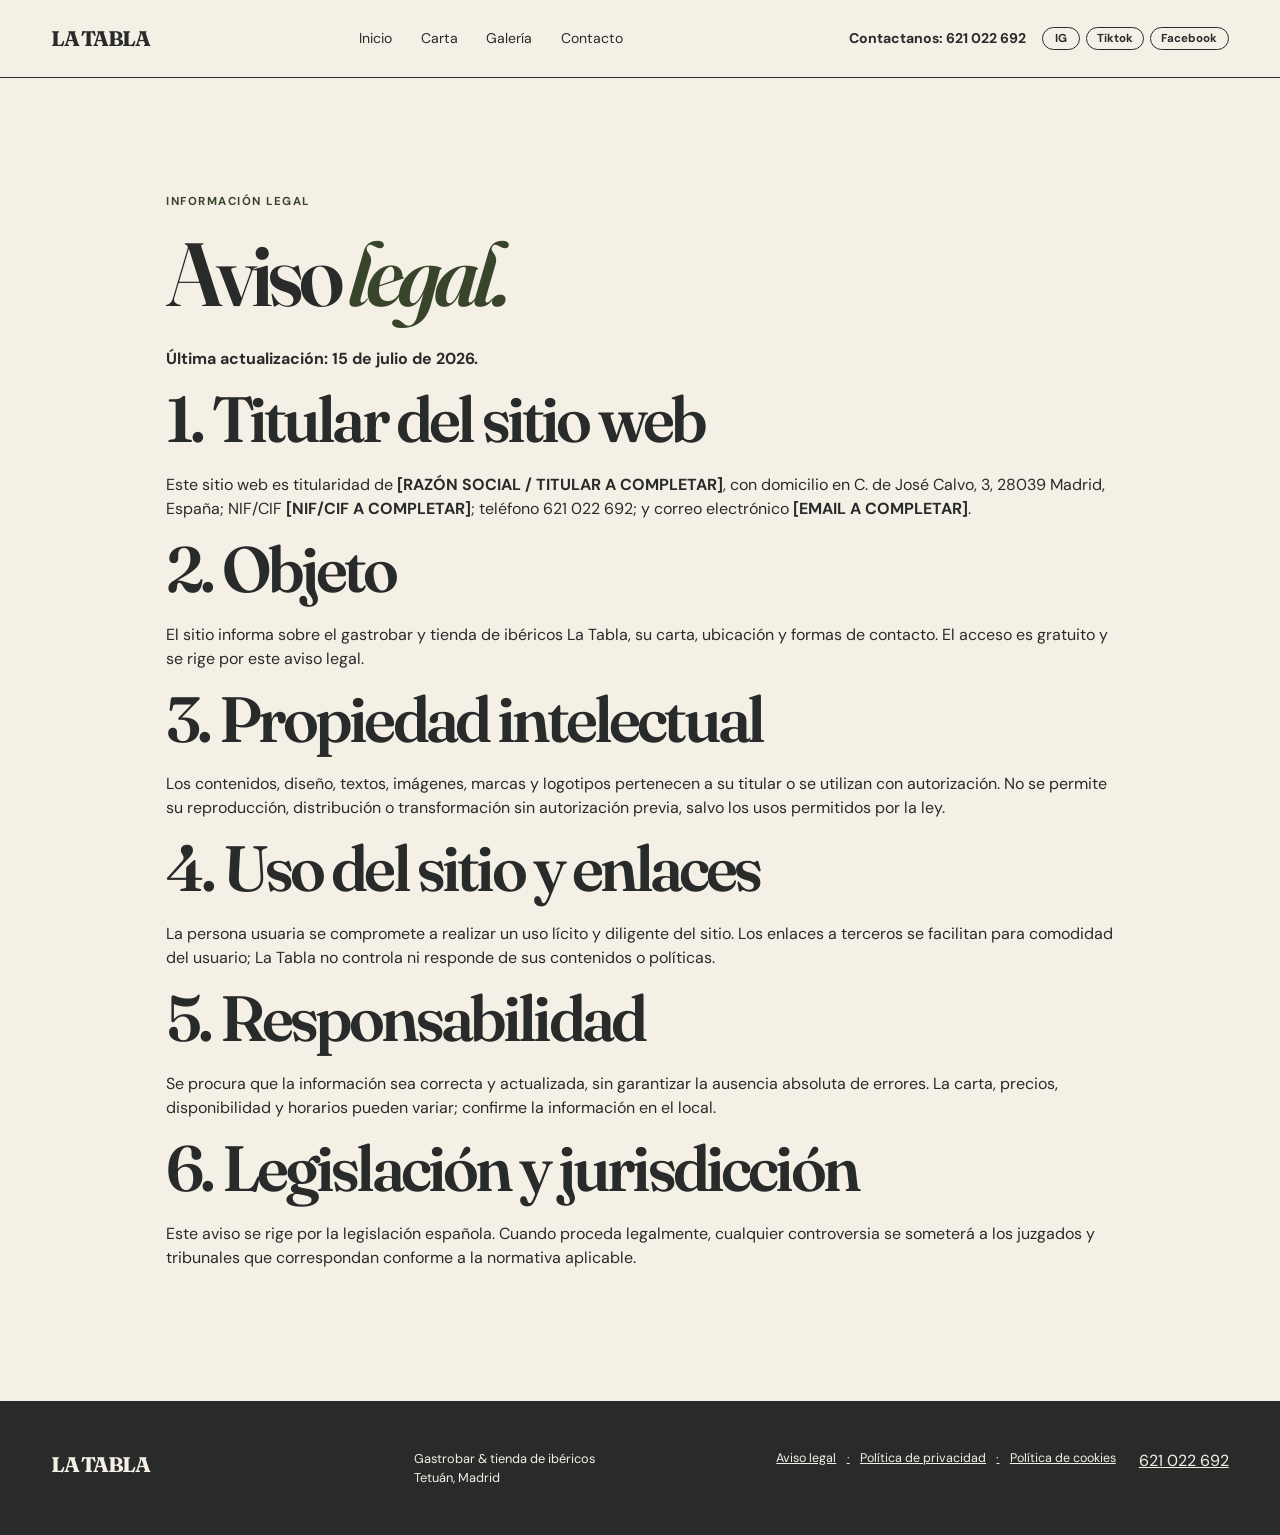
==== aviso-legal.html @ 181b1b51 "Primer commit de la web" ====
<!doctype html>
<html lang="es">

<head>
    <meta charset="utf-8">
    <meta name="viewport" content="width=device-width,initial-scale=1">
    <title>Aviso legal · La Tabla</title>
    <link rel="stylesheet" href="css/styles.css">
    <link rel="stylesheet" href="css/footer-legal.css">
</head>

<body>
    <header><a class="brand" href="index.html">LA TABLA</a>
        <nav><a href="index.html">Inicio</a><a href="carta.html">Carta</a><a href="galeria.html">Galería</a><a
                href="contacto.html">Contacto</a></nav>
        <div class="header-actions"><a class="phone" href="tel:+34621022692">Contactanos: 621 022 692</a>
            <div class="socials" aria-label="Redes sociales"><a href="https://www.instagram.com/" target="_blank"
                    rel="noopener" aria-label="Instagram">IG</a><a href="https://www.tiktok.com/" target="_blank"
                    rel="noopener" aria-label="TikTok">Tiktok</a><a href="https://www.facebook.com/" target="_blank"
                    rel="noopener" aria-label="Facebook">Facebook</a></div>
        </div>
    </header>
    <main class="page">
        <p class="eyebrow">Información legal</p>
        <h1>Aviso <em>legal.</em></h1>
        <p><strong>Última actualización: 15 de julio de 2026.</strong></p>
        <h2>1. Titular del sitio web</h2>
        <p>Este sitio web es titularidad de <strong>[RAZÓN SOCIAL / TITULAR A COMPLETAR]</strong>, con domicilio en C.
            de José Calvo, 3, 28039 Madrid, España; NIF/CIF <strong>[NIF/CIF A COMPLETAR]</strong>; teléfono 621 022
            692; y correo electrónico <strong>[EMAIL A COMPLETAR]</strong>.</p>
        <h2>2. Objeto</h2>
        <p>El sitio informa sobre el gastrobar y tienda de ibéricos La Tabla, su carta, ubicación y formas de contacto.
            El acceso es gratuito y se rige por este aviso legal.</p>
        <h2>3. Propiedad intelectual</h2>
        <p>Los contenidos, diseño, textos, imágenes, marcas y logotipos pertenecen a su titular o se utilizan con
            autorización. No se permite su reproducción, distribución o transformación sin autorización previa, salvo
            los usos permitidos por la ley.</p>
        <h2>4. Uso del sitio y enlaces</h2>
        <p>La persona usuaria se compromete a realizar un uso lícito y diligente del sitio. Los enlaces a terceros se
            facilitan para comodidad del usuario; La Tabla no controla ni responde de sus contenidos o políticas.</p>
        <h2>5. Responsabilidad</h2>
        <p>Se procura que la información sea correcta y actualizada, sin garantizar la ausencia absoluta de errores. La
            carta, precios, disponibilidad y horarios pueden variar; confirme la información en el local.</p>
        <h2>6. Legislación y jurisdicción</h2>
        <p>Este aviso se rige por la legislación española. Cuando proceda legalmente, cualquier controversia se someterá
            a los juzgados y tribunales que correspondan conforme a la normativa aplicable.</p>
    </main>
    <footer><a class="brand" href="index.html">LA TABLA</a>
        <p>Gastrobar & tienda de ibéricos<br>Tetuán, Madrid</p>
        <p class="legal-links"><a href="aviso-legal.html">Aviso legal</a><a href="privacidad.html">Política de
                privacidad</a><a href="cookies.html">Política de cookies</a></p><a href="tel:+34621022692">621 022
            692</a>
    </footer>
</body>

</html>
---- css/styles.css ----
@import url('https://fonts.googleapis.com/css2?family=DM+Sans:wght@400;500;600;700&family=Fraunces:opsz,wght@9..144,600;9..144,700&display=swap');

:root {
    --green: #39452b;
    --cream: #f5f0e6;
    --anthracite: #292b2b;
    --serif: Fraunces, Georgia, serif;
    --sans: "DM Sans", Arial, sans-serif
}

* {
    box-sizing: border-box
}

body {
    margin: 0;
    background: var(--cream);
    color: var(--anthracite);
    font-family: var(--sans);
    line-height: 1.5
}

.skip {
    position: absolute;
    left: -999px
}

.skip:focus {
    left: 1rem;
    top: 1rem;
    background: var(--cream);
    z-index: 10;
    padding: .7rem
}

header {
    min-height: 78px;
    display: flex;
    align-items: center;
    padding: 0 4vw;
    border-bottom: 1px solid var(--anthracite);
    gap: 1.2rem
}

.brand {
    font-family: var(--serif);
    font-size: 1.32rem;
    font-weight: 700;
    letter-spacing: -.07em;
    text-decoration: none;
    color: var(--anthracite)
}

.brand span {
    font-size: .7em;
    color: var(--green);
    letter-spacing: 0
}

nav {
    display: flex;
    gap: 1.8rem;
    justify-content: center;
    flex: 1;
    margin: 0 auto;
    padding: 0 1rem
}

nav a,
.phone {
    color: var(--anthracite);
    font-size: .88rem;
    text-decoration: none
}

.phone {
    font-weight: 700;
    white-space: nowrap
}

.header-actions {
    display: flex;
    align-items: center;
    gap: 1rem;
    margin-left: auto;
    flex-shrink: 0;
    padding-left: 1rem
}

.socials {
    display: flex;
    gap: .35rem;
    flex-wrap: wrap
}

.socials a {
    min-width: 2.4rem;
    padding: .2rem .65rem;
    display: inline-flex;
    align-items: center;
    justify-content: center;
    color: var(--anthracite);
    border: 1px solid var(--anthracite);
    border-radius: 999px;
    text-decoration: none;
    font-size: .72rem;
    font-weight: 700;
    line-height: 1.2
}

.socials svg {
    width: 13px;
    height: 13px;
    fill: currentColor
}

nav a[aria-current=page] {
    text-decoration: underline;
    text-decoration-color: var(--green);
    text-underline-offset: .4rem
}

.hero {
    min-height: calc(100vh - 78px);
    display: grid;
    grid-template-columns: 1.05fr .95fr
}

.hero-copy {
    padding: clamp(4rem, 11vw, 10rem) 4vw;
    display: flex;
    justify-content: center;
    flex-direction: column
}

.eyebrow {
    margin: 0 0 1.2rem;
    text-transform: uppercase;
    letter-spacing: .13em;
    font-size: .72rem;
    font-weight: 700;
    color: var(--green)
}

h1,
h2,
h3 {
    font-family: var(--serif);
    font-weight: 600;
    line-height: .99;
    letter-spacing: -.06em;
    margin-top: 0
}

h1 {
    font-size: clamp(3.4rem, 7vw, 7rem);
    margin-bottom: 1.8rem
}

h2 {
    font-size: clamp(2.7rem, 5vw, 5rem);
    margin-bottom: 1.4rem
}

em {
    color: var(--green);
    font-style: italic
}

.lead {
    font-size: 1.05rem;
    max-width: 34rem;
    color: var(--anthracite)
}

.actions {
    display: flex;
    gap: .8rem;
    flex-wrap: wrap;
    margin-top: 1.5rem
}

.button {
    display: inline-flex;
    align-items: center;
    gap: 1rem;
    padding: .9rem 1.15rem;
    text-decoration: none;
    font-size: .86rem;
    font-weight: 700;
    background: var(--green);
    color: var(--cream)
}

.outline {
    border: 1px solid var(--anthracite);
    background: transparent;
    color: var(--anthracite)
}

.hero-mark {
    display: grid;
    place-content: center;
    padding: 2rem;
    background: var(--cream);
    border-left: 1px solid var(--anthracite);
    text-align: center
}

.hero-mark strong {
    font-family: var(--serif);
    font-size: clamp(4rem, 8vw, 8rem);
    letter-spacing: -.1em;
    color: var(--green);
    line-height: .75
}

.hero-mark small {
    display: block;
    margin-top: 1.8rem;
    font-size: .76rem;
    font-weight: 700;
    letter-spacing: .13em;
    text-transform: uppercase;
    color: var(--anthracite)
}

.section {
    padding: clamp(4.5rem, 9vw, 9rem) 4vw
}

.story {
    max-width: 1300px;
    margin: auto
}

.two {
    display: grid;
    grid-template-columns: 1.2fr .8fr;
    gap: 3rem;
    align-items: end
}

.two p {
    max-width: 27rem;
    margin-bottom: 1.8rem
}

.features,
.review-list {
    display: grid;
    grid-template-columns: repeat(3, 1fr);
    gap: 1.5rem
}

.features {
    margin-top: 5rem
}

.features article {
    border-top: 1px solid var(--anthracite);
    padding-top: 1rem
}

.features b {
    color: var(--green);
    font-size: .8rem
}

.features h3 {
    font-size: 1.55rem;
    margin: .5rem 0
}

.ibéricos {
    background: var(--anthracite);
    color: var(--cream);
    display: grid;
    grid-template-columns: 1fr 1fr
}

.ibéricos>div:first-child {
    padding: clamp(3rem, 8vw, 8rem)
}

.ibéricos .eyebrow,
.ibéricos em,
.underlink {
    color: var(--cream)
}

.ibéricos p:not(.eyebrow) {
    max-width: 30rem
}

.seal {
    background: var(--green);
    display: grid;
    place-content: center;
    text-align: center;
    font-family: var(--serif);
    font-size: clamp(4rem, 9vw, 8rem);
    line-height: .75;
    letter-spacing: -.1em
}

.seal small {
    display: block;
    font-family: var(--sans);
    font-size: .72rem;
    line-height: 1.5;
    letter-spacing: .12em;
    margin-top: 1.5rem;
    text-transform: uppercase
}

.reviews {
    text-align: center
}

.reviews h2 {
    margin-bottom: 4rem
}

.review-list {
    max-width: 1240px;
    margin: auto;
    text-align: left
}

.review-list article {
    border-top: 2px solid var(--green);
    padding: 1.5rem 0
}

.review-list article>div {
    color: var(--green);
    letter-spacing: .1em
}

.review-list blockquote {
    font-family: var(--serif);
    font-size: 1.25rem;
    line-height: 1.25;
    margin: 1.4rem 0
}

.review-list p {
    font-size: .72rem;
    text-transform: uppercase;
    letter-spacing: .1em
}

.rating {
    margin: 3rem 0 0;
    font-size: .75rem
}

.rating strong {
    font-family: var(--serif);
    font-size: 2.2rem
}

.rating span {
    margin-left: .5rem
}

.visit {
    background: var(--green);
    color: var(--cream);
    padding: clamp(3rem, 7vw, 7rem) 4vw;
    display: flex;
    justify-content: space-between;
    gap: 2rem;
    align-items: end
}

.visit .eyebrow {
    color: var(--cream)
}

.visit h2 {
    margin: 0
}

.cream {
    background: var(--cream);
    color: var(--anthracite)
}

footer {
    padding: 3rem 4vw;
    display: grid;
    grid-template-columns: 1fr 1fr 1fr auto;
    gap: 1rem;
    align-items: start;
    background: var(--anthracite);
    color: var(--cream)
}

footer .brand,
footer a {
    color: var(--cream)
}

footer p {
    margin: 0;
    font-size: .8rem
}

.page {
    max-width: 1050px;
    margin: auto;
    padding: clamp(4.5rem, 9vw, 9rem) 4vw
}

.page-intro {
    max-width: 720px
}

.menu-section {
    margin-top: 4rem
}

.menu-section h2 {
    font-size: 2.5rem;
    border-bottom: 2px solid var(--anthracite);
    padding-bottom: .7rem
}

.item {
    padding: 1rem 0;
    border-bottom: 1px solid var(--anthracite)
}

.item h3 {
    display: flex;
    justify-content: space-between;
    gap: 1rem;
    font-family: var(--sans);
    font-size: 1rem;
    margin: 0
}

.item p {
    margin: .25rem 0 0
}

.note,
.card {
    margin-top: 3rem;
    background: var(--green);
    color: var(--cream);
    padding: 1.5rem
}

.gallery {
    display: grid;
    grid-template-columns: repeat(12, 1fr);
    gap: 1rem;
    margin-top: 4rem
}

.tile {
    min-height: 250px;
    background: var(--green);
    color: var(--cream);
    font-family: var(--serif);
    font-size: 1.5rem;
    padding: 1rem;
    display: flex;
    align-items: end
}

.tile:nth-child(even) {
    background: var(--anthracite)
}

.tile:nth-child(1) {
    grid-column: span 7
}

.tile:nth-child(2) {
    grid-column: span 5
}

.tile:nth-child(3) {
    grid-column: span 4
}

.tile:nth-child(4) {
    grid-column: span 8
}

.contact {
    display: grid;
    grid-template-columns: 1.1fr .9fr;
    gap: 5rem;
    align-items: center;
    min-height: 60vh
}

.card {
    margin: 0
}

.card h2 {
    font-size: 2.3rem
}

.card dt {
    margin-top: 1.2rem;
    font-size: .72rem;
    text-transform: uppercase;
    letter-spacing: .1em;
    font-weight: 700
}

.card dd {
    margin: .25rem 0
}

.card a {
    color: var(--cream)
}

.logo-showcase {
    background: var(--cream);
    padding: 0 4vw 5rem;
    text-align: center
}

.logo-showcase img {
    width: min(520px, 90%);
    display: block;
    margin: auto
}

@media(max-width:760px) {
    header {
        height: 65px;
        padding: 0 1rem;
        gap: .7rem
    }

    .brand {
        font-size: 1.1rem
    }

    nav {
        gap: .75rem
    }

    nav a {
        font-size: .72rem
    }

    .phone {
        font-size: .75rem
    }

    .socials {
        display: none
    }

    .hero,
    .ibéricos,
    .two,
    .contact {
        grid-template-columns: 1fr
    }

    .hero-copy {
        padding-top: 4.5rem;
        padding-bottom: 4rem
    }

    .hero-mark {
        min-height: 330px;
        border-left: 0;
        border-top: 1px solid var(--anthracite)
    }

    .features,
    .review-list {
        grid-template-columns: 1fr;
        gap: 2rem;
        margin-top: 3rem
    }

    .seal {
        min-height: 310px
    }

    .visit {
        display: block
    }

    .visit div+div {
        margin-top: 2rem
    }

    footer {
        grid-template-columns: 1fr 1fr
    }

    .gallery {
        grid-template-columns: 1fr 1fr
    }

    .tile,
    .tile:nth-child(n) {
        grid-column: auto;
        min-height: 200px
    }

    .tile:first-child {
        grid-column: span 2
    }
}
---- css/footer-legal.css ----
.brand span {
    font-size: 1em;
    color: inherit;
    letter-spacing: inherit
}

.legal-links {
    display: flex;
    flex-wrap: wrap;
    gap: .65rem
}

.legal-links a {
    color: inherit;
    font-size: .78rem
}

.legal-links a+a:before {
    content: "·";
    margin-right: .65rem
}
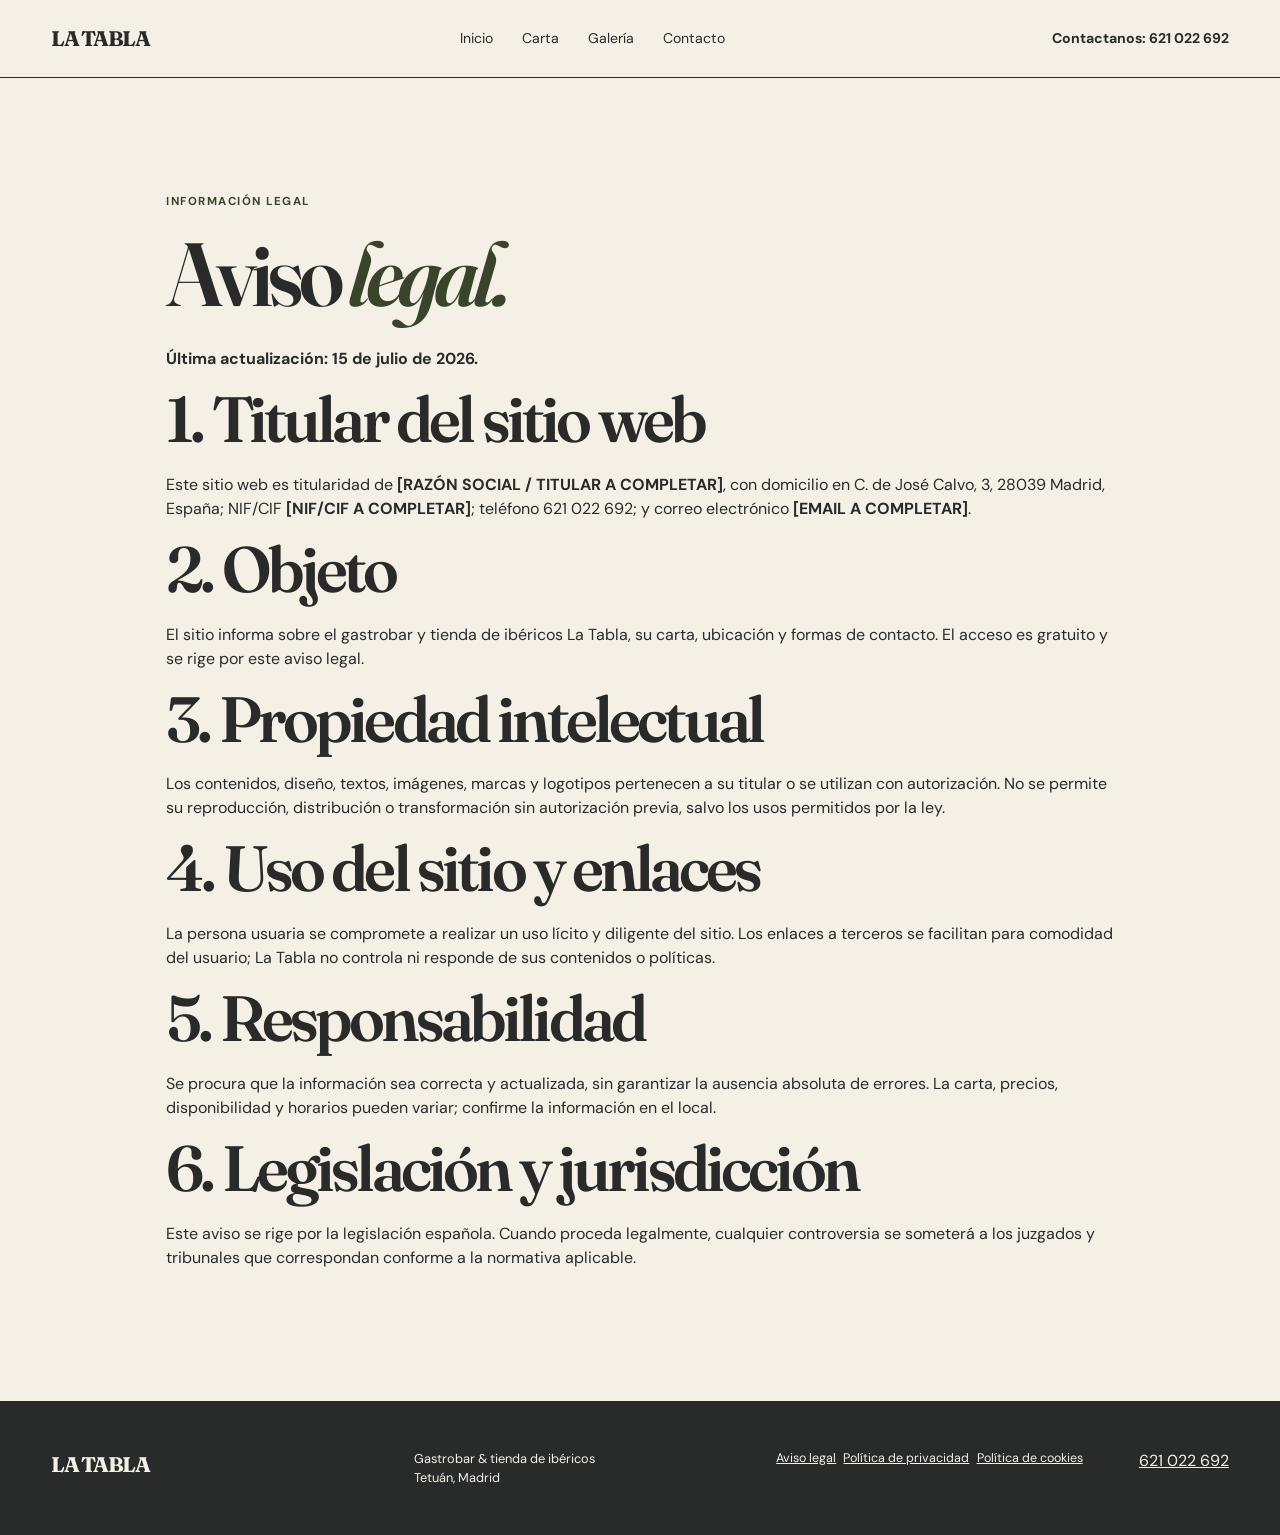
==== commit e69d3adf: "Actualizar contenido del sitio web" ====
--- a/aviso-legal.html
+++ b/aviso-legal.html
@@ -15,8 +15,8 @@
                 href="contacto.html">Contacto</a></nav>
         <div class="header-actions"><a class="phone" href="tel:+34621022692">Contactanos: 621 022 692</a>
             <div class="socials" aria-label="Redes sociales"><a href="https://www.instagram.com/" target="_blank"
-                    rel="noopener" aria-label="Instagram">IG</a><a href="https://www.tiktok.com/" target="_blank"
-                    rel="noopener" aria-label="TikTok">Tiktok</a><a href="https://www.facebook.com/" target="_blank"
+                    rel="noopener" aria-label="Instagram">Instagram</a><a href="https://www.tiktok.com/" target="_blank"
+                    rel="noopener" aria-label="TikTok">TikTok</a><a href="https://www.facebook.com/" target="_blank"
                     rel="noopener" aria-label="Facebook">Facebook</a></div>
         </div>
     </header>
--- a/css/styles.css
+++ b/css/styles.css
@@ -5,11 +5,15 @@
     --cream: #f5f0e6;
     --anthracite: #292b2b;
     --serif: Fraunces, Georgia, serif;
-    --sans: "DM Sans", Arial, sans-serif
+    --sans: "DM Sans", Arial, sans-serif;
 }
 
 * {
-    box-sizing: border-box
+    box-sizing: border-box;
+}
+
+html {
+    scroll-behavior: smooth;
 }
 
 body {
@@ -17,12 +21,26 @@
     background: var(--cream);
     color: var(--anthracite);
     font-family: var(--sans);
-    line-height: 1.5
+    line-height: 1.5;
+    overflow-x: hidden;
+}
+
+img,
+svg,
+video,
+iframe {
+    max-width: 100%;
+    display: block;
+    height: auto;
+}
+
+a {
+    color: inherit;
 }
 
 .skip {
     position: absolute;
-    left: -999px
+    left: -999px;
 }
 
 .skip:focus {
@@ -30,16 +48,17 @@
     top: 1rem;
     background: var(--cream);
     z-index: 10;
-    padding: .7rem
+    padding: .7rem;
 }
 
 header {
+    display: grid;
+    grid-template-columns: auto minmax(0, 1fr) auto;
+    align-items: center;
+    padding: 0 clamp(1rem, 4vw, 4rem);
+    gap: 1.2rem;
     min-height: 78px;
-    display: flex;
-    align-items: center;
-    padding: 0 4vw;
     border-bottom: 1px solid var(--anthracite);
-    gap: 1.2rem
 }
 
 .brand {
@@ -48,13 +67,13 @@
     font-weight: 700;
     letter-spacing: -.07em;
     text-decoration: none;
-    color: var(--anthracite)
+    color: var(--anthracite);
 }
 
 .brand span {
     font-size: .7em;
     color: var(--green);
-    letter-spacing: 0
+    letter-spacing: 0;
 }
 
 nav {
@@ -63,19 +82,22 @@
     justify-content: center;
     flex: 1;
     margin: 0 auto;
-    padding: 0 1rem
+    padding: 0 1rem;
+    width: 100%;
+    align-items: center;
+    grid-column: 2;
 }
 
 nav a,
 .phone {
     color: var(--anthracite);
     font-size: .88rem;
-    text-decoration: none
+    text-decoration: none;
 }
 
 .phone {
     font-weight: 700;
-    white-space: nowrap
+    white-space: nowrap;
 }
 
 .header-actions {
@@ -84,53 +106,31 @@
     gap: 1rem;
     margin-left: auto;
     flex-shrink: 0;
-    padding-left: 1rem
+    padding-left: 1rem;
+    justify-self: end;
 }
 
 .socials {
-    display: flex;
-    gap: .35rem;
-    flex-wrap: wrap
-}
-
-.socials a {
-    min-width: 2.4rem;
-    padding: .2rem .65rem;
-    display: inline-flex;
-    align-items: center;
-    justify-content: center;
-    color: var(--anthracite);
-    border: 1px solid var(--anthracite);
-    border-radius: 999px;
-    text-decoration: none;
-    font-size: .72rem;
-    font-weight: 700;
-    line-height: 1.2
-}
-
-.socials svg {
-    width: 13px;
-    height: 13px;
-    fill: currentColor
+    display: none;
 }
 
 nav a[aria-current=page] {
     text-decoration: underline;
     text-decoration-color: var(--green);
-    text-underline-offset: .4rem
+    text-underline-offset: .4rem;
 }
 
 .hero {
     min-height: calc(100vh - 78px);
     display: grid;
-    grid-template-columns: 1.05fr .95fr
+    grid-template-columns: minmax(0, 1.05fr) minmax(0, .95fr);
 }
 
 .hero-copy {
-    padding: clamp(4rem, 11vw, 10rem) 4vw;
+    padding: clamp(4rem, 11vw, 10rem) clamp(1rem, 4vw, 4rem);
     display: flex;
     justify-content: center;
-    flex-direction: column
+    flex-direction: column;
 }
 
 .eyebrow {
@@ -139,7 +139,7 @@
     letter-spacing: .13em;
     font-size: .72rem;
     font-weight: 700;
-    color: var(--green)
+    color: var(--green);
 }
 
 h1,
@@ -149,35 +149,35 @@
     font-weight: 600;
     line-height: .99;
     letter-spacing: -.06em;
-    margin-top: 0
+    margin-top: 0;
 }
 
 h1 {
     font-size: clamp(3.4rem, 7vw, 7rem);
-    margin-bottom: 1.8rem
+    margin-bottom: 1.8rem;
 }
 
 h2 {
     font-size: clamp(2.7rem, 5vw, 5rem);
-    margin-bottom: 1.4rem
+    margin-bottom: 1.4rem;
 }
 
 em {
     color: var(--green);
-    font-style: italic
+    font-style: italic;
 }
 
 .lead {
     font-size: 1.05rem;
     max-width: 34rem;
-    color: var(--anthracite)
+    color: var(--anthracite);
 }
 
 .actions {
     display: flex;
+    flex-wrap: wrap;
     gap: .8rem;
-    flex-wrap: wrap;
-    margin-top: 1.5rem
+    margin-top: 1.5rem;
 }
 
 .button {
@@ -189,13 +189,14 @@
     font-size: .86rem;
     font-weight: 700;
     background: var(--green);
-    color: var(--cream)
+    color: var(--cream);
+    border: 1px solid transparent;
 }
 
 .outline {
     border: 1px solid var(--anthracite);
     background: transparent;
-    color: var(--anthracite)
+    color: var(--anthracite);
 }
 
 .hero-mark {
@@ -204,7 +205,7 @@
     padding: 2rem;
     background: var(--cream);
     border-left: 1px solid var(--anthracite);
-    text-align: center
+    text-align: center;
 }
 
 .hero-mark strong {
@@ -212,7 +213,7 @@
     font-size: clamp(4rem, 8vw, 8rem);
     letter-spacing: -.1em;
     color: var(--green);
-    line-height: .75
+    line-height: .75;
 }
 
 .hero-mark small {
@@ -222,243 +223,175 @@
     font-weight: 700;
     letter-spacing: .13em;
     text-transform: uppercase;
-    color: var(--anthracite)
+    color: var(--anthracite);
 }
 
 .section {
-    padding: clamp(4.5rem, 9vw, 9rem) 4vw
+    padding: clamp(4.5rem, 9vw, 9rem) clamp(1rem, 4vw, 4rem);
 }
 
 .story {
     max-width: 1300px;
-    margin: auto
+    margin: auto;
 }
 
 .two {
     display: grid;
     grid-template-columns: 1.2fr .8fr;
     gap: 3rem;
-    align-items: end
+    align-items: end;
 }
 
 .two p {
     max-width: 27rem;
-    margin-bottom: 1.8rem
+    margin-bottom: 1.8rem;
 }
 
 .features,
 .review-list {
     display: grid;
-    grid-template-columns: repeat(3, 1fr);
-    gap: 1.5rem
+    grid-template-columns: repeat(3, minmax(0, 1fr));
+    gap: 1.5rem;
 }
 
 .features {
-    margin-top: 5rem
+    margin-top: 5rem;
 }
 
 .features article {
     border-top: 1px solid var(--anthracite);
-    padding-top: 1rem
+    padding-top: 1rem;
 }
 
 .features b {
     color: var(--green);
-    font-size: .8rem
+    font-size: .8rem;
 }
 
 .features h3 {
     font-size: 1.55rem;
-    margin: .5rem 0
-}
-
-.ibéricos {
-    background: var(--anthracite);
-    color: var(--cream);
-    display: grid;
-    grid-template-columns: 1fr 1fr
-}
-
-.ibéricos>div:first-child {
-    padding: clamp(3rem, 8vw, 8rem)
-}
-
-.ibéricos .eyebrow,
-.ibéricos em,
-.underlink {
-    color: var(--cream)
-}
-
-.ibéricos p:not(.eyebrow) {
-    max-width: 30rem
-}
-
-.seal {
-    background: var(--green);
-    display: grid;
-    place-content: center;
+    margin: .5rem 0;
+}
+
+.reviews {
     text-align: center;
-    font-family: var(--serif);
-    font-size: clamp(4rem, 9vw, 8rem);
-    line-height: .75;
-    letter-spacing: -.1em
-}
-
-.seal small {
-    display: block;
-    font-family: var(--sans);
-    font-size: .72rem;
-    line-height: 1.5;
-    letter-spacing: .12em;
-    margin-top: 1.5rem;
-    text-transform: uppercase
-}
-
-.reviews {
-    text-align: center
 }
 
 .reviews h2 {
-    margin-bottom: 4rem
+    margin-bottom: 4rem;
 }
 
 .review-list {
     max-width: 1240px;
     margin: auto;
-    text-align: left
+    text-align: left;
 }
 
 .review-list article {
     border-top: 2px solid var(--green);
-    padding: 1.5rem 0
-}
-
-.review-list article>div {
+    padding: 1.5rem 0;
+}
+
+.review-list article > div {
     color: var(--green);
-    letter-spacing: .1em
+    letter-spacing: .1em;
 }
 
 .review-list blockquote {
     font-family: var(--serif);
     font-size: 1.25rem;
     line-height: 1.25;
-    margin: 1.4rem 0
+    margin: 1.4rem 0;
 }
 
 .review-list p {
     font-size: .72rem;
     text-transform: uppercase;
-    letter-spacing: .1em
+    letter-spacing: .1em;
 }
 
 .rating {
     margin: 3rem 0 0;
-    font-size: .75rem
+    font-size: .75rem;
 }
 
 .rating strong {
     font-family: var(--serif);
-    font-size: 2.2rem
+    font-size: 2.2rem;
 }
 
 .rating span {
-    margin-left: .5rem
+    margin-left: .5rem;
 }
 
 .visit {
     background: var(--green);
     color: var(--cream);
-    padding: clamp(3rem, 7vw, 7rem) 4vw;
+    padding: clamp(3rem, 7vw, 7rem) clamp(1rem, 4vw, 4rem);
     display: flex;
+    flex-wrap: wrap;
     justify-content: space-between;
     gap: 2rem;
-    align-items: end
+    align-items: end;
 }
 
 .visit .eyebrow {
-    color: var(--cream)
+    color: var(--cream);
 }
 
 .visit h2 {
-    margin: 0
+    margin: 0;
 }
 
 .cream {
     background: var(--cream);
-    color: var(--anthracite)
+    color: var(--anthracite);
 }
 
 footer {
-    padding: 3rem 4vw;
+    padding: 3rem clamp(1rem, 4vw, 4rem);
     display: grid;
     grid-template-columns: 1fr 1fr 1fr auto;
     gap: 1rem;
     align-items: start;
     background: var(--anthracite);
-    color: var(--cream)
+    color: var(--cream);
 }
 
 footer .brand,
 footer a {
-    color: var(--cream)
+    color: var(--cream);
 }
 
 footer p {
     margin: 0;
-    font-size: .8rem
+    font-size: .8rem;
 }
 
 .page {
     max-width: 1050px;
     margin: auto;
-    padding: clamp(4.5rem, 9vw, 9rem) 4vw
+    padding: clamp(4.5rem, 9vw, 9rem) clamp(1rem, 4vw, 4rem);
 }
 
 .page-intro {
-    max-width: 720px
-}
-
-.menu-section {
-    margin-top: 4rem
-}
-
-.menu-section h2 {
-    font-size: 2.5rem;
-    border-bottom: 2px solid var(--anthracite);
-    padding-bottom: .7rem
-}
-
-.item {
-    padding: 1rem 0;
-    border-bottom: 1px solid var(--anthracite)
-}
-
-.item h3 {
-    display: flex;
-    justify-content: space-between;
-    gap: 1rem;
-    font-family: var(--sans);
-    font-size: 1rem;
-    margin: 0
-}
-
-.item p {
-    margin: .25rem 0 0
+    max-width: 720px;
 }
 
 .note,
-.card {
+.card,
+.contact-card {
     margin-top: 3rem;
     background: var(--green);
     color: var(--cream);
-    padding: 1.5rem
+    padding: 1.5rem;
 }
 
 .gallery {
     display: grid;
     grid-template-columns: repeat(12, 1fr);
     gap: 1rem;
-    margin-top: 4rem
+    margin-top: 4rem;
 }
 
 .tile {
@@ -469,43 +402,43 @@
     font-size: 1.5rem;
     padding: 1rem;
     display: flex;
-    align-items: end
+    align-items: end;
 }
 
 .tile:nth-child(even) {
-    background: var(--anthracite)
+    background: var(--anthracite);
 }
 
 .tile:nth-child(1) {
-    grid-column: span 7
+    grid-column: span 7;
 }
 
 .tile:nth-child(2) {
-    grid-column: span 5
+    grid-column: span 5;
 }
 
 .tile:nth-child(3) {
-    grid-column: span 4
+    grid-column: span 4;
 }
 
 .tile:nth-child(4) {
-    grid-column: span 8
+    grid-column: span 8;
 }
 
 .contact {
     display: grid;
-    grid-template-columns: 1.1fr .9fr;
-    gap: 5rem;
+    grid-template-columns: minmax(0, 1.1fr) minmax(0, .9fr);
+    gap: clamp(2rem, 5vw, 5rem);
     align-items: center;
-    min-height: 60vh
+    min-height: 60vh;
 }
 
 .card {
-    margin: 0
+    margin: 0;
 }
 
 .card h2 {
-    font-size: 2.3rem
+    font-size: 2.3rem;
 }
 
 .card dt {
@@ -513,108 +446,176 @@
     font-size: .72rem;
     text-transform: uppercase;
     letter-spacing: .1em;
-    font-weight: 700
+    font-weight: 700;
 }
 
 .card dd {
-    margin: .25rem 0
+    margin: .25rem 0;
 }
 
 .card a {
-    color: var(--cream)
+    color: var(--cream);
 }
 
 .logo-showcase {
     background: var(--cream);
-    padding: 0 4vw 5rem;
-    text-align: center
+    padding: 0 clamp(1rem, 4vw, 4rem) 5rem;
+    text-align: center;
 }
 
 .logo-showcase img {
     width: min(520px, 90%);
     display: block;
-    margin: auto
-}
-
-@media(max-width:760px) {
+    margin: auto;
+}
+
+@media (max-width: 900px) {
     header {
-        height: 65px;
-        padding: 0 1rem;
-        gap: .7rem
-    }
-
-    .brand {
-        font-size: 1.1rem
+        grid-template-columns: auto 1fr auto;
+        padding-top: 1rem;
+        padding-bottom: 1rem;
     }
 
     nav {
-        gap: .75rem
-    }
-
-    nav a {
-        font-size: .72rem
-    }
-
-    .phone {
-        font-size: .75rem
-    }
-
-    .socials {
-        display: none
+        width: 100%;
+        justify-content: center;
+        margin: 0;
+        padding: 0;
+    }
+
+    .header-actions {
+        padding-left: 1rem;
     }
 
     .hero,
-    .ibéricos,
     .two,
     .contact {
-        grid-template-columns: 1fr
+        grid-template-columns: 1fr;
+    }
+
+    .hero-mark {
+        border-left: 0;
+        border-top: 1px solid var(--anthracite);
+    }
+
+    .features,
+    .review-list {
+        grid-template-columns: 1fr 1fr;
+    }
+
+    .visit {
+        display: block;
+    }
+
+    footer {
+        grid-template-columns: 1fr 1fr;
+    }
+
+    .gallery {
+        grid-template-columns: repeat(2, 1fr);
+    }
+}
+
+@media (max-width: 640px) {
+    header {
+        grid-template-columns: 1fr;
+        align-items: center;
+        padding: 1rem;
+        gap: .75rem;
+    }
+
+    nav {
+        gap: .75rem 1rem;
+        width: 100%;
+        justify-content: center;
+        grid-column: 1;
+    }
+
+    nav a {
+        font-size: .72rem;
+    }
+
+    .phone {
+        font-size: .75rem;
+        white-space: normal;
+    }
+
+    .header-actions {
+        width: auto;
+        gap: .6rem;
+        padding-left: 0;
+        margin-left: 0;
+        justify-self: start;
+    }
+
+    .socials {
+        display: none;
     }
 
     .hero-copy {
-        padding-top: 4.5rem;
-        padding-bottom: 4rem
+        padding-top: 3.5rem;
+        padding-bottom: 3rem;
     }
 
     .hero-mark {
-        min-height: 330px;
-        border-left: 0;
-        border-top: 1px solid var(--anthracite)
+        min-height: 250px;
+    }
+
+    .section {
+        padding-top: 3.5rem;
+        padding-bottom: 3.5rem;
+    }
+
+    .actions {
+        flex-direction: column;
+        align-items: flex-start;
+    }
+
+    .button {
+        justify-content: center;
+        width: 100%;
     }
 
     .features,
     .review-list {
         grid-template-columns: 1fr;
-        gap: 2rem;
-        margin-top: 3rem
-    }
-
-    .seal {
-        min-height: 310px
+        gap: 1.5rem;
+    }
+
+    .review-list article {
+        padding: 1.25rem 0;
     }
 
     .visit {
-        display: block
-    }
-
-    .visit div+div {
-        margin-top: 2rem
-    }
-
-    footer {
-        grid-template-columns: 1fr 1fr
+        padding: 2rem 1rem;
+    }
+
+    .page {
+        padding: 3.5rem 1rem;
     }
 
     .gallery {
-        grid-template-columns: 1fr 1fr
+        grid-template-columns: 1fr;
     }
 
     .tile,
     .tile:nth-child(n) {
         grid-column: auto;
-        min-height: 200px
-    }
-
-    .tile:first-child {
-        grid-column: span 2
-    }
-}+        min-height: 200px;
+    }
+
+    footer {
+        grid-template-columns: 1fr;
+        gap: 1.25rem;
+    }
+
+    .card,
+    .contact-card,
+    .contact-intro {
+        padding: 1.5rem;
+    }
+
+    .contact-logo {
+        padding: 1.5rem 1rem 2rem;
+    }
+}
--- a/css/footer-legal.css
+++ b/css/footer-legal.css
@@ -1,21 +1,23 @@
 .brand span {
     font-size: 1em;
     color: inherit;
-    letter-spacing: inherit
+    letter-spacing: inherit;
 }
 
 .legal-links {
     display: flex;
     flex-wrap: wrap;
-    gap: .65rem
+    gap: .45rem;
 }
 
 .legal-links a {
     color: inherit;
-    font-size: .78rem
+    font-size: .78rem;
 }
 
-.legal-links a+a:before {
-    content: "·";
-    margin-right: .65rem
+@media (max-width: 640px) {
+    .legal-links {
+        flex-direction: column;
+        gap: .25rem;
+    }
 }
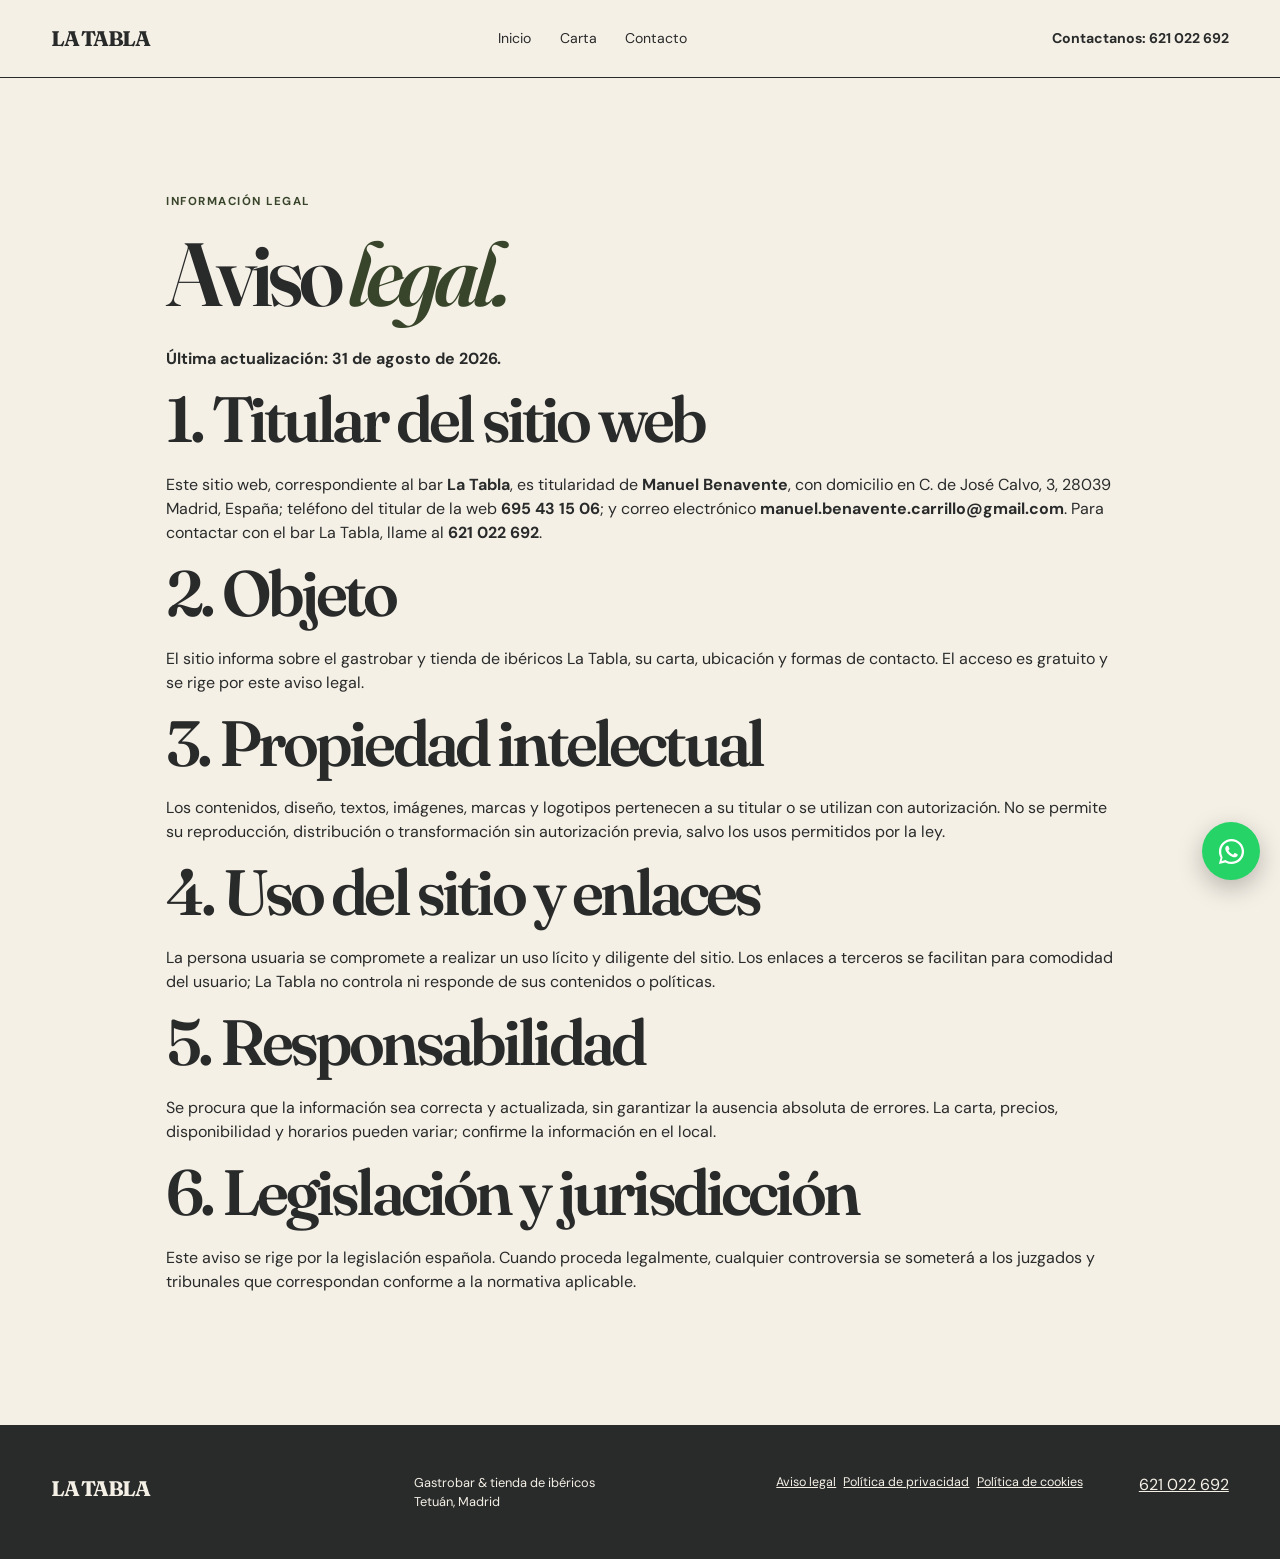
==== commit 9dbcfe87: "Add files via upload" ====
--- a/aviso-legal.html
+++ b/aviso-legal.html
@@ -1,56 +1,52 @@
-<!doctype html>
-<html lang="es">
-
-<head>
-    <meta charset="utf-8">
-    <meta name="viewport" content="width=device-width,initial-scale=1">
-    <title>Aviso legal · La Tabla</title>
-    <link rel="stylesheet" href="css/styles.css">
-    <link rel="stylesheet" href="css/footer-legal.css">
-</head>
-
-<body>
-    <header><a class="brand" href="index.html">LA TABLA</a>
-        <nav><a href="index.html">Inicio</a><a href="carta.html">Carta</a><a href="galeria.html">Galería</a><a
-                href="contacto.html">Contacto</a></nav>
-        <div class="header-actions"><a class="phone" href="tel:+34621022692">Contactanos: 621 022 692</a>
-            <div class="socials" aria-label="Redes sociales"><a href="https://www.instagram.com/" target="_blank"
-                    rel="noopener" aria-label="Instagram">Instagram</a><a href="https://www.tiktok.com/" target="_blank"
-                    rel="noopener" aria-label="TikTok">TikTok</a><a href="https://www.facebook.com/" target="_blank"
-                    rel="noopener" aria-label="Facebook">Facebook</a></div>
-        </div>
-    </header>
-    <main class="page">
-        <p class="eyebrow">Información legal</p>
-        <h1>Aviso <em>legal.</em></h1>
-        <p><strong>Última actualización: 15 de julio de 2026.</strong></p>
-        <h2>1. Titular del sitio web</h2>
-        <p>Este sitio web es titularidad de <strong>[RAZÓN SOCIAL / TITULAR A COMPLETAR]</strong>, con domicilio en C.
-            de José Calvo, 3, 28039 Madrid, España; NIF/CIF <strong>[NIF/CIF A COMPLETAR]</strong>; teléfono 621 022
-            692; y correo electrónico <strong>[EMAIL A COMPLETAR]</strong>.</p>
-        <h2>2. Objeto</h2>
-        <p>El sitio informa sobre el gastrobar y tienda de ibéricos La Tabla, su carta, ubicación y formas de contacto.
-            El acceso es gratuito y se rige por este aviso legal.</p>
-        <h2>3. Propiedad intelectual</h2>
-        <p>Los contenidos, diseño, textos, imágenes, marcas y logotipos pertenecen a su titular o se utilizan con
-            autorización. No se permite su reproducción, distribución o transformación sin autorización previa, salvo
-            los usos permitidos por la ley.</p>
-        <h2>4. Uso del sitio y enlaces</h2>
-        <p>La persona usuaria se compromete a realizar un uso lícito y diligente del sitio. Los enlaces a terceros se
-            facilitan para comodidad del usuario; La Tabla no controla ni responde de sus contenidos o políticas.</p>
-        <h2>5. Responsabilidad</h2>
-        <p>Se procura que la información sea correcta y actualizada, sin garantizar la ausencia absoluta de errores. La
-            carta, precios, disponibilidad y horarios pueden variar; confirme la información en el local.</p>
-        <h2>6. Legislación y jurisdicción</h2>
-        <p>Este aviso se rige por la legislación española. Cuando proceda legalmente, cualquier controversia se someterá
-            a los juzgados y tribunales que correspondan conforme a la normativa aplicable.</p>
-    </main>
-    <footer><a class="brand" href="index.html">LA TABLA</a>
-        <p>Gastrobar & tienda de ibéricos<br>Tetuán, Madrid</p>
-        <p class="legal-links"><a href="aviso-legal.html">Aviso legal</a><a href="privacidad.html">Política de
-                privacidad</a><a href="cookies.html">Política de cookies</a></p><a href="tel:+34621022692">621 022
-            692</a>
-    </footer>
-</body>
-
-</html>+<!doctype html>
+<html lang="es">
+
+<head>
+    <meta charset="utf-8">
+    <meta name="viewport" content="width=device-width,initial-scale=1">
+    <title>Aviso legal · La Tabla</title>
+    <link rel="stylesheet" href="css/styles.css">
+    <link rel="stylesheet" href="css/footer-legal.css">
+<link rel="stylesheet" href="css/whatsapp.css"></head>
+
+<body>
+    <header><a class="brand" href="index.html">LA TABLA</a>
+        <nav><a href="index.html">Inicio</a><a href="carta.html">Carta</a><a href="contacto.html">Contacto</a></nav>
+        <div class="header-actions"><a class="phone" href="tel:+34621022692">Contactanos: 621 022 692</a>
+    </header>
+    <main class="page">
+        <p class="eyebrow">Información legal</p>
+        <h1>Aviso <em>legal.</em></h1>
+        <p><strong>Última actualización: 31 de agosto de 2026.</strong></p>
+        <h2>1. Titular del sitio web</h2>
+        <p>Este sitio web, correspondiente al bar <strong>La Tabla</strong>, es titularidad de <strong>Manuel Benavente</strong>, con domicilio en C.
+            de José Calvo, 3, 28039 Madrid, España; teléfono del titular de la web <strong>695 43 15 06</strong>; y correo electrónico <strong>manuel.benavente.carrillo@gmail.com</strong>. Para contactar con el bar La Tabla, llame al <strong>621 022 692</strong>.</p>
+        <h2>2. Objeto</h2>
+        <p>El sitio informa sobre el gastrobar y tienda de ibéricos La Tabla, su carta, ubicación y formas de contacto.
+            El acceso es gratuito y se rige por este aviso legal.</p>
+        <h2>3. Propiedad intelectual</h2>
+        <p>Los contenidos, diseño, textos, imágenes, marcas y logotipos pertenecen a su titular o se utilizan con
+            autorización. No se permite su reproducción, distribución o transformación sin autorización previa, salvo
+            los usos permitidos por la ley.</p>
+        <h2>4. Uso del sitio y enlaces</h2>
+        <p>La persona usuaria se compromete a realizar un uso lícito y diligente del sitio. Los enlaces a terceros se
+            facilitan para comodidad del usuario; La Tabla no controla ni responde de sus contenidos o políticas.</p>
+        <h2>5. Responsabilidad</h2>
+        <p>Se procura que la información sea correcta y actualizada, sin garantizar la ausencia absoluta de errores. La
+            carta, precios, disponibilidad y horarios pueden variar; confirme la información en el local.</p>
+        <h2>6. Legislación y jurisdicción</h2>
+        <p>Este aviso se rige por la legislación española. Cuando proceda legalmente, cualquier controversia se someterá
+            a los juzgados y tribunales que correspondan conforme a la normativa aplicable.</p>
+    </main>
+    <footer><a class="brand" href="index.html">LA TABLA</a>
+        <p>Gastrobar & tienda de ibéricos<br>Tetuán, Madrid</p>
+        <p class="legal-links"><a href="aviso-legal.html">Aviso legal</a><a href="privacidad.html">Política de
+                privacidad</a><a href="cookies.html">Política de cookies</a></p><a href="tel:+34621022692">621 022
+            692</a>
+    </footer>
+<a class="whatsapp-float" href="https://wa.me/34621022692?text=Hola%20La%20Tabla%2C%20quiero%20hacer%20una%20consulta%20o%20reserva." target="_blank" rel="noopener" aria-label="Escríbenos por WhatsApp"><svg viewBox="0 0 32 32" aria-hidden="true"><path d="M16 3C8.82 3 3 8.82 3 16c0 2.35.62 4.56 1.71 6.47L3 29l6.72-1.67A12.94 12.94 0 0 0 16 29c7.18 0 13-5.82 13-13S23.18 3 16 3m0 23.62c-2.05 0-4.05-.55-5.8-1.58l-.42-.25-3.99.99 1.03-3.88-.28-.45A10.6 10.6 0 0 1 5.4 16C5.4 10.15 10.15 5.4 16 5.4S26.6 10.15 26.6 16 21.85 26.62 16 26.62m5.81-7.94c-.32-.16-1.89-.93-2.18-1.04-.29-.11-.5-.16-.71.16-.21.32-.81 1.04-.99 1.25-.18.21-.36.24-.68.08-1.88-.94-3.12-1.68-4.36-3.81-.33-.57.33-.53.94-1.76.1-.21.05-.39-.03-.55-.08-.16-.71-1.71-.97-2.34-.26-.62-.52-.53-.71-.54h-.61c-.21 0-.55.08-.84.39-.29.32-1.1 1.08-1.1 2.63s1.13 3.05 1.29 3.26c.16.21 2.22 3.39 5.37 4.75.75.32 1.34.51 1.8.65.76.24 1.46.21 2.01.13.61-.09 1.89-.77 2.15-1.52.26-.75.26-1.39.18-1.52-.08-.13-.29-.21-.61-.37"/></svg></a></body>
+
+</html>
+
+
+
--- a/css/footer-legal.css
+++ b/css/footer-legal.css
@@ -15,9 +15,13 @@
     font-size: .78rem;
 }
 
+.socials {
+    display: none !important;
+}
+
 @media (max-width: 640px) {
     .legal-links {
         flex-direction: column;
         gap: .25rem;
     }
-}+}
--- a/css/whatsapp.css
+++ b/css/whatsapp.css
@@ -0,0 +1 @@
+.whatsapp-float{position:fixed;right:1.25rem;bottom:1.25rem;z-index:20;width:58px;height:58px;display:grid;place-items:center;border-radius:50%;background:#25d366;color:#fff;box-shadow:0 8px 24px rgba(0,0,0,.25);transition:transform .2s ease,box-shadow .2s ease}.whatsapp-float:hover,.whatsapp-float:focus-visible{transform:translateY(-3px) scale(1.04);box-shadow:0 12px 28px rgba(0,0,0,.3);outline:3px solid var(--cream);outline-offset:3px}.whatsapp-float svg{width:31px;height:31px;fill:currentColor}@media(max-width:760px){.whatsapp-float{right:1rem;bottom:1rem;width:54px;height:54px}}
